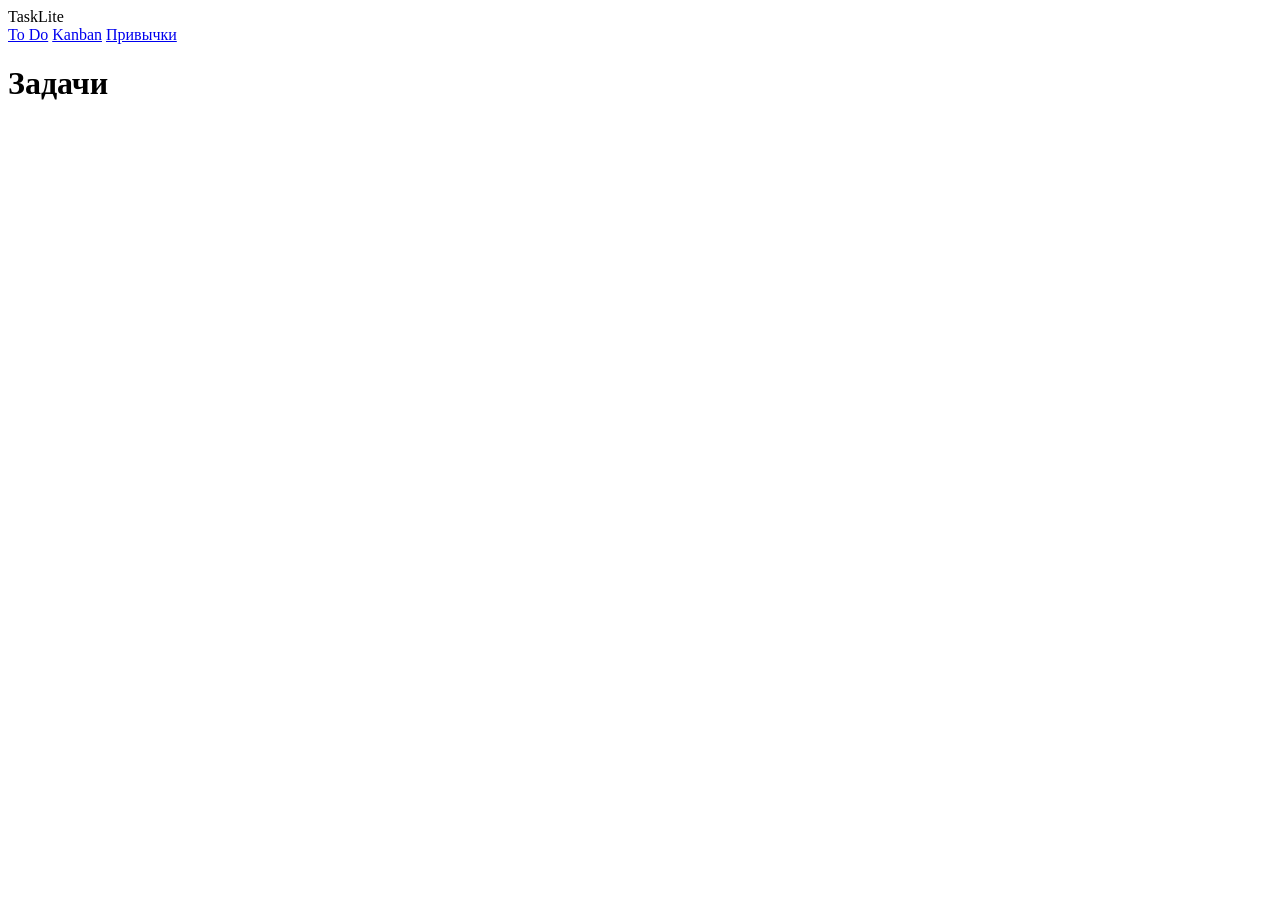
==== index.html @ 798c759e "Add files via upload" ====
<!DOCTYPE html>
<html lang="en">
<head>
    <meta charset="UTF-8">
    <meta name="viewport" content="width=device-width, initial-scale=1.0">
    <title>TaskLite - To DO</title>

    <link rel="stylesheet" href="css/style.css">
</head>
<body class="todo">
    <header class="header">
        <div class="container header_container">
            <div class="header_title">TaskLite</div>
        </div>

       <nav class="tabs">
            <a href="index.html" class="tab active">To Do</a>
            <a href="index.html" class="tab">Kanban</a>
            <a href="index.html" class="tab">Привычки</a>
        </nav>
    </header>

    <main class="container">
       <h1 class="page-title">Задачи</h1>
    </main>
</body>
</html>
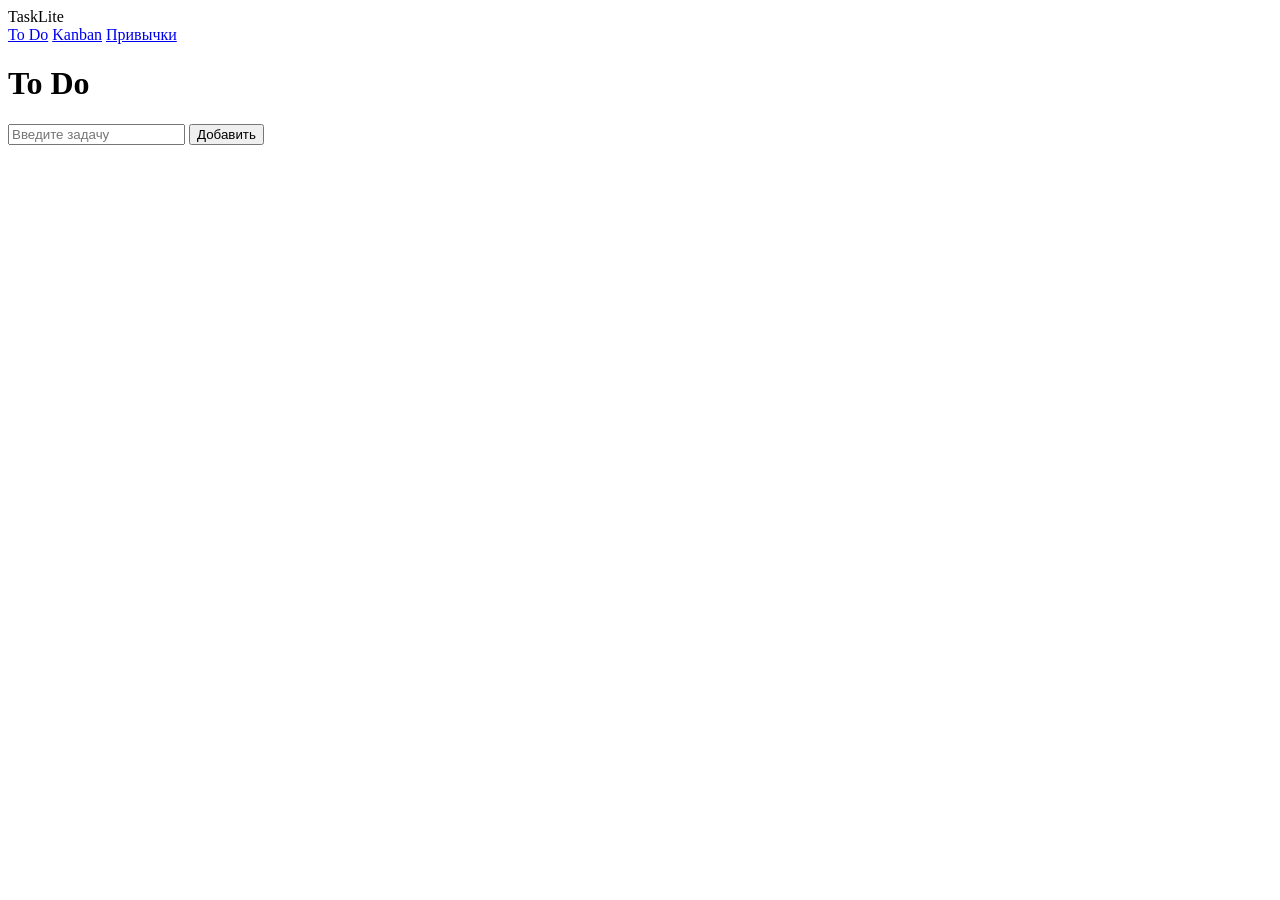
==== commit e15897a9: "feat (todo): добавить форму добавления и задачи" ====
--- a/index.html
+++ b/index.html
@@ -21,7 +21,11 @@
     </header>
 
     <main class="container">
-       <h1 class="page-title">Задачи</h1>
+       <h1 class="page-title">To Do</h1>
+        <div class="form-add">
+            <input class="form-add_input" type="text" placeholder="Введите задачу" />
+            <button class="for-add_button" type="button">Добавить</button>
+        </div>
     </main>
 </body>
 </html>
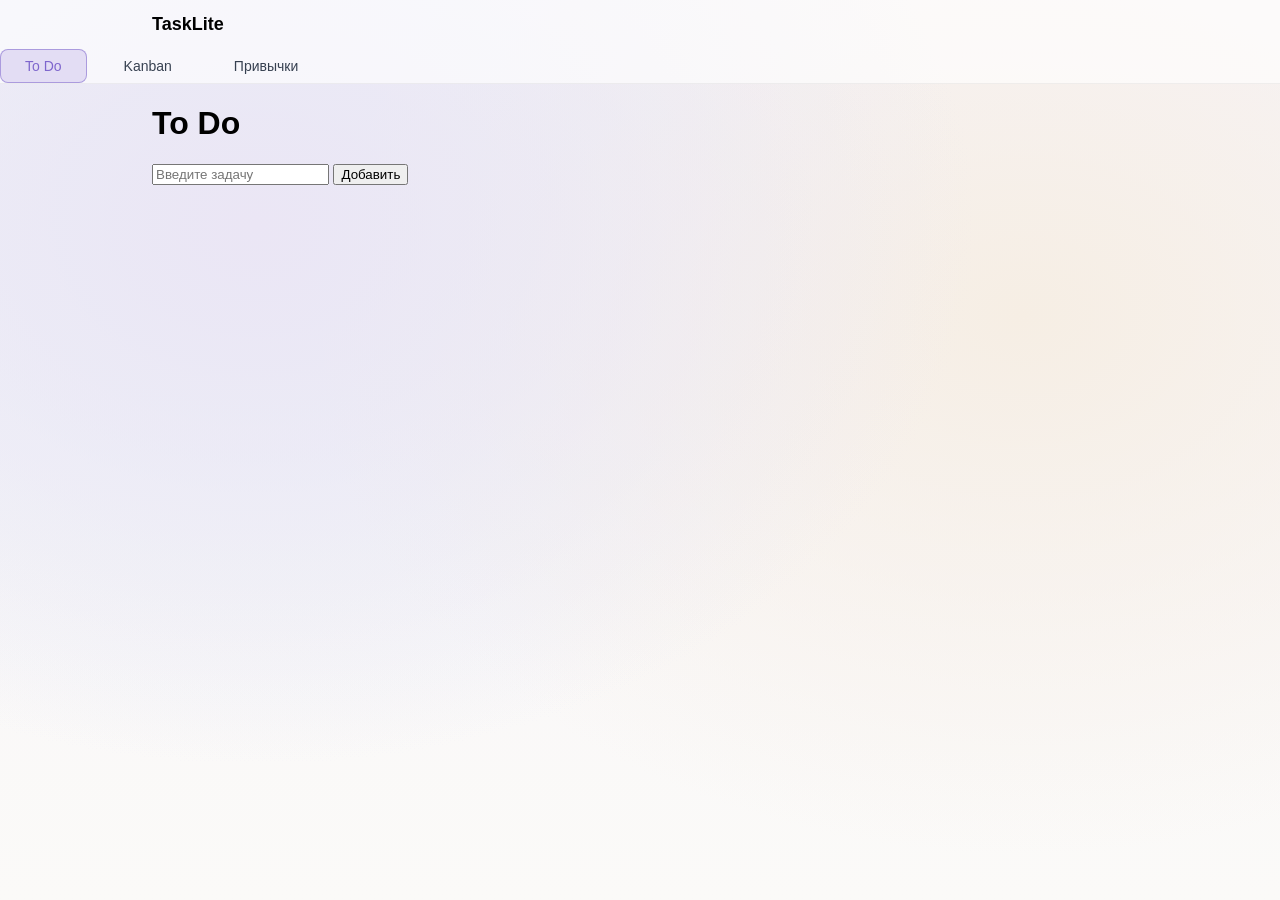
==== commit a5a08c05: "feat (todo): добавить форму добавления и задачи" ====
--- a/index.html
+++ b/index.html
@@ -5,7 +5,7 @@
     <meta name="viewport" content="width=device-width, initial-scale=1.0">
     <title>TaskLite - To DO</title>
 
-    <link rel="stylesheet" href="css/style.css">
+    <link rel="stylesheet" href="style.css">
 </head>
 <body class="todo">
     <header class="header">
@@ -28,4 +28,6 @@
         </div>
     </main>
 </body>
+
+<script src="script.js"></script>
 </html>
--- a/style.css
+++ b/style.css
@@ -0,0 +1,65 @@
+/* ===== БАЗА: контейнеры, типографика ===== */
+*{box-sizing: border-box;}
+html, body{
+    margin: 0;
+    font-family: "Inter", sans-serif;
+    height: 100%;
+}
+
+.container{
+    max-width: 1024px;
+    margin: 0 auto;
+    padding: 0 24px;
+}
+
+/* Шапка */
+.header{
+    position: sticky;
+    top: 0;
+    z-index: 10;
+    border-bottom: 1px solid rgba(0, 0, 0, 0.05);
+    background: rgba(255, 255, 255, 0.65);
+}
+
+.header_container{
+    display: flex;
+    align-items: center;
+    justify-content: space-between;
+    padding-top: 14px;
+    padding-bottom: 14px;
+}
+
+.header_title{
+    font-size: 18px;
+    font-weight: 700;
+}
+.tabs{
+    display: flex;
+    gap: 12px;
+}
+.tab{
+    text-decoration: none;
+    background-color: transparent;
+    border: 1px solid transparent;
+    border-radius: 8px;
+    padding: 8px 24px;
+    font-size: 14px;
+    font-weight: 500;
+    color: #374151;
+    cursor: pointer;
+}
+
+.todo .tab.active{
+    background: #e3ddf4;
+    border: 1px solid rgba(126, 102, 205, 0.55);
+    color: #7e66cd;
+}
+
+.todo{
+    background:
+    radial-gradient(1200px 900px at 20% 25%, #ebe6f5 0%, transparent 60%),
+    radial-gradient(1200px 900px at 80% 35%, #f6eee4 0%, transparent 60%),
+    radial-gradient(1200px 900px at 20% 25%, #e6eef6 0%, transparent 60%),
+    linear-gradient(#f6f3f9, #fbfaf8);
+    background-attachment: fixed;
+}   
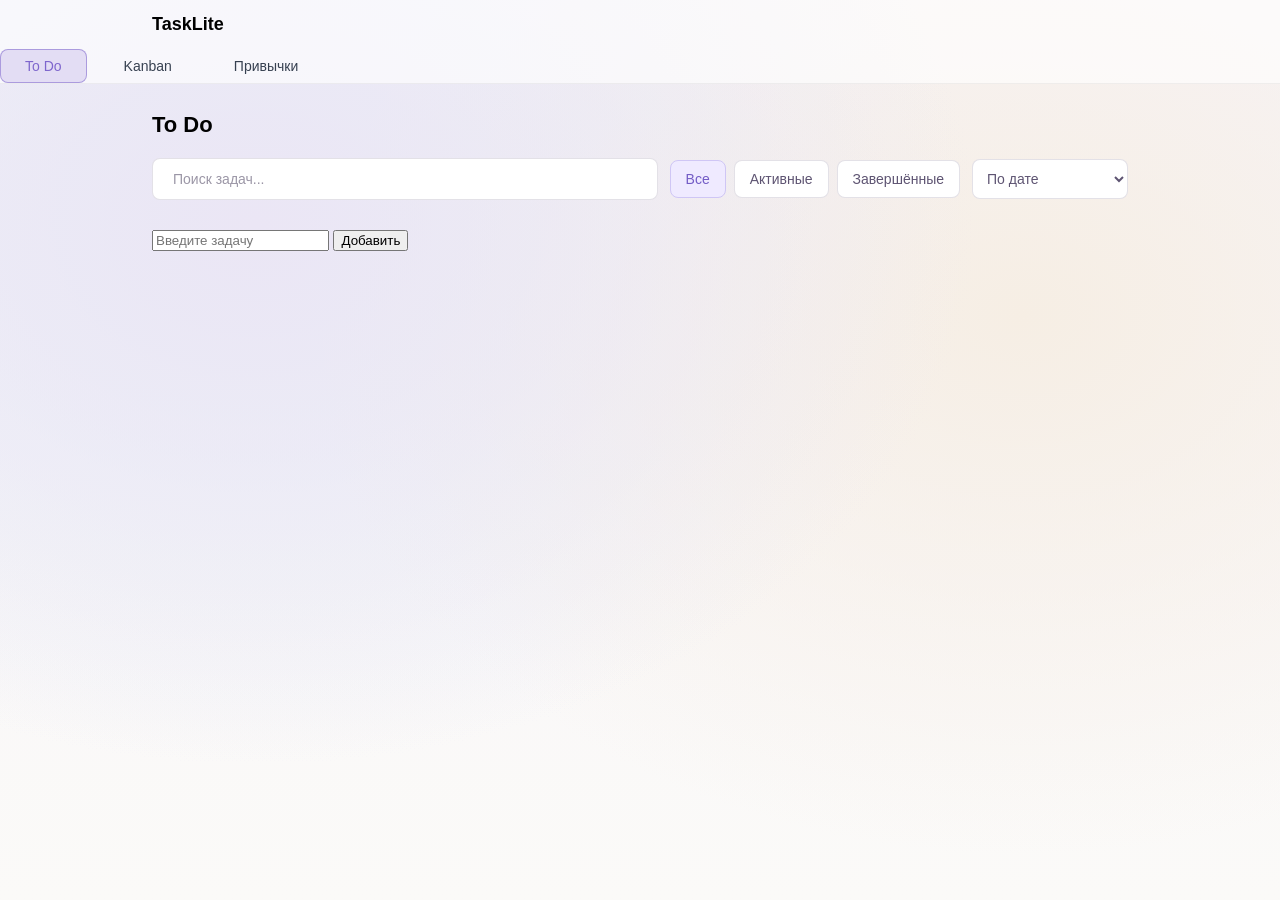
==== commit 08f2c43d: "изменения стилей и домашнене задание" ====
--- a/index.html
+++ b/index.html
@@ -4,7 +4,6 @@
     <meta charset="UTF-8">
     <meta name="viewport" content="width=device-width, initial-scale=1.0">
     <title>TaskLite - To DO</title>
-
     <link rel="stylesheet" href="style.css">
 </head>
 <body class="todo">
@@ -13,7 +12,7 @@
             <div class="header_title">TaskLite</div>
         </div>
 
-       <nav class="tabs">
+        <nav class="tabs">
             <a href="index.html" class="tab active">To Do</a>
             <a href="index.html" class="tab">Kanban</a>
             <a href="index.html" class="tab">Привычки</a>
@@ -21,13 +20,32 @@
     </header>
 
     <main class="container">
-       <h1 class="page-title">To Do</h1>
+        <h1 class="page-title">To Do</h1>
+        
+        <!-- Панель инструментов -->
+        <div class="toolbar">
+            <div class="toolbar_search">
+                <input type="text" class="toolbar_search-input" placeholder="Поиск задач...">
+            </div>
+            <div class="tabs toolbar_tabs">
+                <button class="tabs_item tabs_item--active">Все</button>
+                <button class="tabs_item">Активные</button>
+                <button class="tabs_item">Завершённые</button>
+            </div>
+            <select class="toolbar_sort">
+                <option value="date">По дате</option>
+                <option value="priority">По приоритету</option>
+                <option value="name">По названию</option>
+            </select>
+        </div>
+
         <div class="form-add">
             <input class="form-add_input" type="text" placeholder="Введите задачу" />
             <button class="for-add_button" type="button">Добавить</button>
         </div>
     </main>
+
+    <script src="script.js"></script>
+    <script src="task.js"></script>
 </body>
-
-<script src="script.js"></script>
 </html>
--- a/style.css
+++ b/style.css
@@ -62,4 +62,138 @@
     radial-gradient(1200px 900px at 20% 25%, #e6eef6 0%, transparent 60%),
     linear-gradient(#f6f3f9, #fbfaf8);
     background-attachment: fixed;
-}   +}   
+
+.page_title{
+    font-size: 22px;
+    font-weight: 600;
+    margin: 28px 0 20px;
+}
+.tabs_item{
+    padding: 10px 15px;
+    border: 1px solid rgba(30, 10, 60, 0.12);
+    border-radius: 8px;
+    font-size:  14px;
+    font-weight: 500;
+    background: #fff;
+    color:  #5e5472;
+    cursor: pointer;
+    transition: background .2s, color .2s, border-color .2s;
+}
+
+.tabs_item:hover{
+    background: #f6f4ff;
+    border-color: rgba(30, 10, 60, 0.2);
+    color: #735cc6;
+}
+.tabs_item:active{
+    background: #e9e5f9;
+    border-color: #735cc6;
+    color: #5d47aa;
+}
+.tabs_item--active{
+    background: #efeaff;
+    border-color: #cfc6f5;
+    color: #735cc6;
+}
+.toolbar_sort{
+    padding: 10px 28px 10px 10px;
+    font-size: 14px;
+    border: 1px solid rgba(30, 10, 60, 0.12);
+    border-radius: 8px;
+    background:#fff;
+    font-weight: 500;
+    color: #5e5472;
+}
+
+
+/* ===== ПАНЕЛЬ ИНСТРУМЕНТОВ ===== */
+
+.toolbar {
+    display: flex;
+    align-items: center;
+    justify-content: space-between;
+    gap: 12px;
+    margin-bottom: 15px;
+}
+
+/* Поле поиска */
+.toolbar_search {
+    flex: 1;
+    width: 100%;
+}
+
+.toolbar_search-input {
+    width: 100%;
+    padding: 12px 20px;
+    font-size: 14px;
+    border: 1px solid rgba(30, 10, 60, 0.12);
+    border-radius: 8px;
+    background: #ffffff;
+    color: #1e0a3c;
+    transition: all 0.2s ease;
+}
+
+/* Плейсхолдер */
+.toolbar_search-input::placeholder {
+    color: #9b96a6;
+}
+
+/* Состояние наведения */
+.toolbar_search-input:hover {
+    border-color: rgba(30, 10, 60, 0.2);
+}
+
+/* Состояние фокуса */
+.toolbar_search-input:focus {
+    outline: none;
+    border-color: #7e66cd;
+    box-shadow: 0 0 0 3px rgba(126, 102, 205, 0.28);
+}
+
+/* Вкладки в тулбаре */
+.toolbar_tabs {
+    display: flex;
+    gap: 8px;
+    margin: 0;
+}
+
+/* Исправление для заголовка страницы */
+.page-title {
+    font-size: 22px;
+    font-weight: 600;
+    margin: 28px 0 20px;
+}
+
+/* Исправление для кнопки добавления */
+.form-add {
+    margin-top: 30px;
+}
+
+
+.task{
+    padding: 10px 12px;
+    border: 1px solid rgba(30, 10, 60, 8.12);
+    border-radius: 8px;
+    background:#fff;
+    margin-bottom: 15px;
+    display: flex;
+    align-items: center;
+    justify-content: space-between;
+    gap: 8px;
+}
+.task_title{
+    font-size: 14px;
+    font-weight: 700;
+    margin-bottom: 4px;
+    color: #221c2a;
+}
+.task_meta{
+    font-size: 12px;
+    color: #8a8398;
+}
+.task_actions {
+    display: flex;
+    align-items: center;
+    gap: 8px;
+}
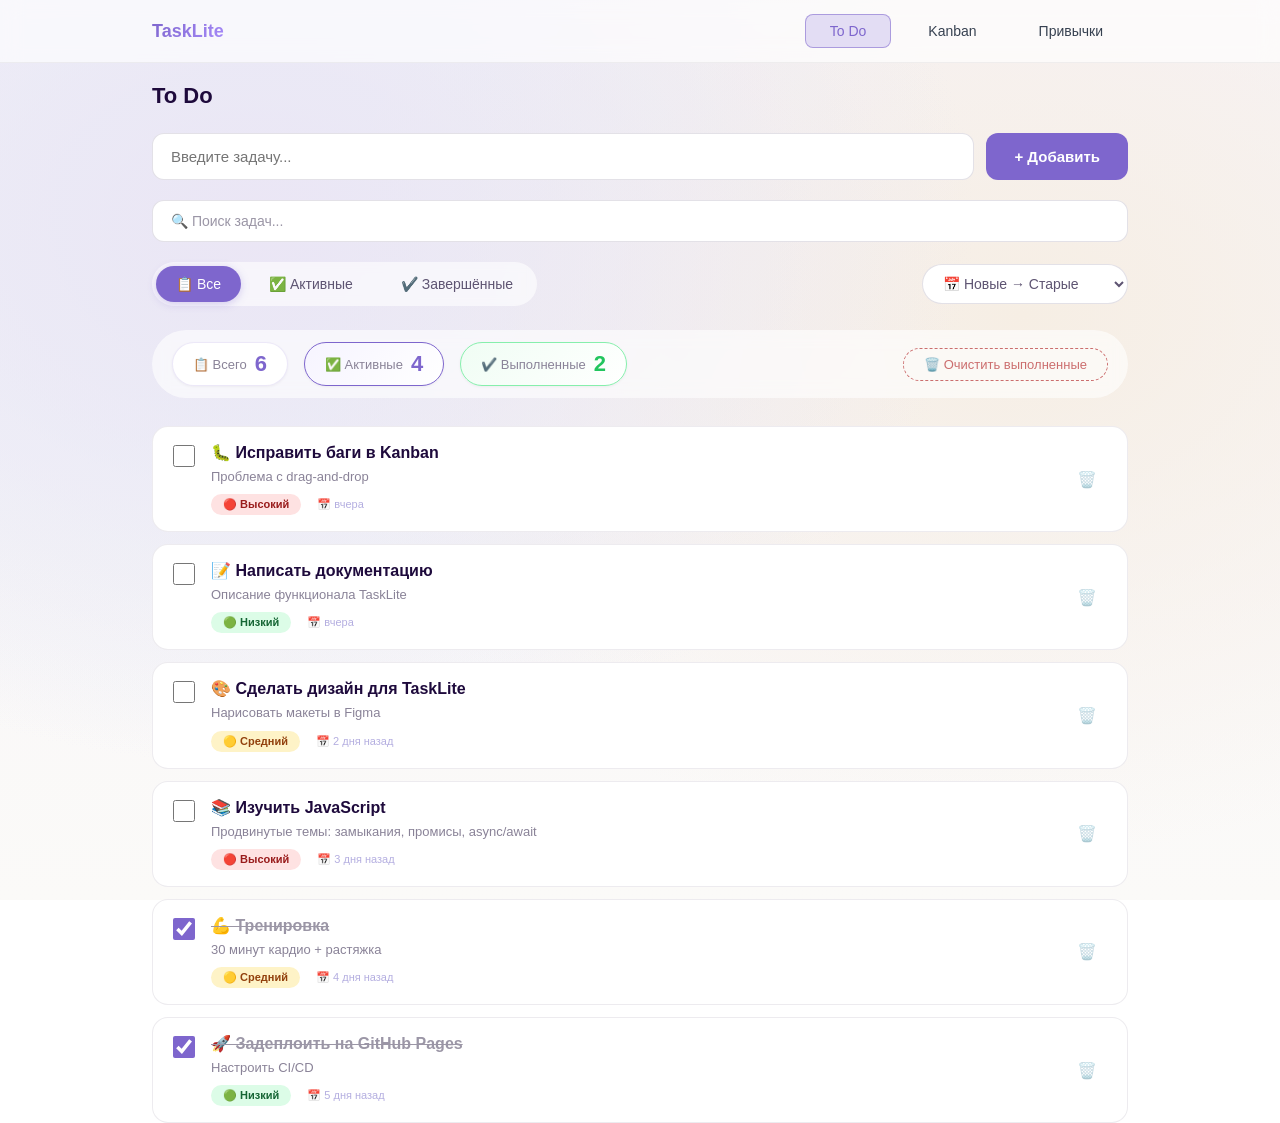
==== commit 5ac253c0: "Полность доделанный проект - Полностью обновлён дизайн To Do страницы - Добавлена статистика задач (" ====
--- a/index.html
+++ b/index.html
@@ -1,51 +1,85 @@
-<!DOCTYPE html>
-<html lang="en">
-<head>
-    <meta charset="UTF-8">
-    <meta name="viewport" content="width=device-width, initial-scale=1.0">
-    <title>TaskLite - To DO</title>
-    <link rel="stylesheet" href="style.css">
-</head>
-<body class="todo">
-    <header class="header">
-        <div class="container header_container">
-            <div class="header_title">TaskLite</div>
-        </div>
-
-        <nav class="tabs">
-            <a href="index.html" class="tab active">To Do</a>
-            <a href="index.html" class="tab">Kanban</a>
-            <a href="index.html" class="tab">Привычки</a>
-        </nav>
-    </header>
-
-    <main class="container">
-        <h1 class="page-title">To Do</h1>
-        
-        <!-- Панель инструментов -->
-        <div class="toolbar">
-            <div class="toolbar_search">
-                <input type="text" class="toolbar_search-input" placeholder="Поиск задач...">
-            </div>
-            <div class="tabs toolbar_tabs">
-                <button class="tabs_item tabs_item--active">Все</button>
-                <button class="tabs_item">Активные</button>
-                <button class="tabs_item">Завершённые</button>
-            </div>
-            <select class="toolbar_sort">
-                <option value="date">По дате</option>
-                <option value="priority">По приоритету</option>
-                <option value="name">По названию</option>
-            </select>
-        </div>
-
-        <div class="form-add">
-            <input class="form-add_input" type="text" placeholder="Введите задачу" />
-            <button class="for-add_button" type="button">Добавить</button>
-        </div>
-    </main>
-
-    <script src="script.js"></script>
-    <script src="task.js"></script>
-</body>
+<!DOCTYPE html>
+<html lang="ru">
+<head>
+    <meta charset="UTF-8">
+    <meta name="viewport" content="width=device-width, initial-scale=1.0">
+    <title>TaskLite - To Do</title>
+    <link rel="stylesheet" href="style.css">
+</head>
+<body class="todo">
+    <header class="header">
+        <div class="container header_container">
+            <div class="header_title">TaskLite</div>
+            <nav class="tabs">
+                <a href="index.html" class="tab active">To Do</a>
+                <a href="kanban.html" class="tab">Kanban</a>
+                <a href="habits.html" class="tab">Привычки</a>
+            </nav>
+        </div>
+    </header>
+
+    <main class="container">
+        <h1 class="page-title">To Do</h1>
+
+        <!-- Добавление задачи -->
+        <div class="add-row">
+            <input type="text" class="add-input" id="quickAddInput" placeholder="Введите задачу...">
+            <button class="add-btn" id="addBtn">+ Добавить</button>
+        </div>
+
+        <!-- Поиск -->
+        <div class="search-row">
+            <div class="search-wrapper">
+                <input type="text" class="search-input" id="searchInput" placeholder="🔍 Поиск задач...">
+            </div>
+        </div>
+
+        <!-- Фильтры и сортировка -->
+        <div class="filter-sort-row">
+            <div class="filter-tabs">
+                <button class="filter-btn active" data-filter="all">📋 Все</button>
+                <button class="filter-btn" data-filter="active">✅ Активные</button>
+                <button class="filter-btn" data-filter="completed">✔️ Завершённые</button>
+            </div>
+            <div class="sort-group">
+                <select class="sort-select" id="sortSelect">
+                    <option value="date">📅 Новые → Старые</option>
+                    <option value="date-asc">📅 Старые → Новые</option>
+                    <option value="priority">⭐ По приоритету</option>
+                    <option value="name-asc">🔤 А→Я</option>
+                    <option value="name-desc">🔤 Я→А</option>
+                </select>
+            </div>
+        </div>
+
+        <!-- Счётчики задач -->
+        <div class="stats-row">
+            <div class="stat-badge">
+                <span class="stat-badge-label">📋 Всего</span>
+                <span class="stat-badge-value" id="totalCount">0</span>
+            </div>
+            <div class="stat-badge active">
+                <span class="stat-badge-label">✅ Активные</span>
+                <span class="stat-badge-value" id="activeCount">0</span>
+            </div>
+            <div class="stat-badge completed">
+                <span class="stat-badge-label">✔️ Выполненные</span>
+                <span class="stat-badge-value" id="completedCount">0</span>
+            </div>
+            <button class="clear-completed-btn" id="clearCompletedBtn">🗑️ Очистить выполненные</button>
+        </div>
+
+        <!-- СТРОКА 5: Список задач -->
+        <div id="tasksContainer" class="tasks-list"></div>
+
+        <!-- Пустое состояние -->
+        <div class="empty-state" id="emptyState" style="display: none;">
+            <div class="empty-icon">📋</div>
+            <div class="empty-text">Нет задач</div>
+            <div class="empty-hint">Добавьте первую задачу через форму выше</div>
+        </div>
+    </main>
+
+    <script src="script.js"></script>
+</body>
 </html>
--- a/style.css
+++ b/style.css
@@ -1,27 +1,40 @@
-/* ===== БАЗА: контейнеры, типографика ===== */
-*{box-sizing: border-box;}
-html, body{
+/* ================================================
+   TASKLITE HABITS - ПОЛНЫЙ CSS ФАЙЛ
+   Версия: 2.0
+   Описание: Стили для To Do листа и Kanban доски
+   ================================================ */
+
+/* ===== 1. БАЗОВЫЕ СБРОСЫ И НАСТРОЙКИ ===== */
+* {
     margin: 0;
-    font-family: "Inter", sans-serif;
+    padding: 0;
+    box-sizing: border-box;
+}
+
+html, body {
+    margin: 0;
+    font-family: "Inter", -apple-system, BlinkMacSystemFont, 'Segoe UI', sans-serif;
     height: 100%;
 }
 
-.container{
+/* ===== 2. ОСНОВНЫЕ КОНТЕЙНЕРЫ ===== */
+.container {
     max-width: 1024px;
     margin: 0 auto;
     padding: 0 24px;
 }
 
-/* Шапка */
-.header{
+/* ===== 3. ШАПКА (HEADER) ===== */
+.header {
     position: sticky;
     top: 0;
     z-index: 10;
     border-bottom: 1px solid rgba(0, 0, 0, 0.05);
     background: rgba(255, 255, 255, 0.65);
-}
-
-.header_container{
+    backdrop-filter: blur(10px);
+}
+
+.header_container {
     display: flex;
     align-items: center;
     justify-content: space-between;
@@ -29,15 +42,22 @@
     padding-bottom: 14px;
 }
 
-.header_title{
+.header_title {
     font-size: 18px;
     font-weight: 700;
-}
-.tabs{
+    background: linear-gradient(135deg, #7e66cd 0%, #a78bfa 100%);
+    -webkit-background-clip: text;
+    background-clip: text;
+    color: transparent;
+}
+
+/* ===== 4. НАВИГАЦИОННЫЕ ВКЛАДКИ (TABS) ===== */
+.tabs {
     display: flex;
     gap: 12px;
 }
-.tab{
+
+.tab {
     text-decoration: none;
     background-color: transparent;
     border: 1px solid transparent;
@@ -47,68 +67,981 @@
     font-weight: 500;
     color: #374151;
     cursor: pointer;
-}
-
-.todo .tab.active{
+    transition: all 0.2s;
+}
+
+.tab:hover {
+    background: rgba(126, 102, 205, 0.1);
+    border-color: rgba(126, 102, 205, 0.3);
+}
+
+.tab.active {
     background: #e3ddf4;
     border: 1px solid rgba(126, 102, 205, 0.55);
     color: #7e66cd;
 }
 
-.todo{
+/* ===== 5. ФОН СТРАНИЦ (ГРАДИЕНТЫ) ===== */
+/* Фон для главной страницы To Do */
+.todo {
     background:
-    radial-gradient(1200px 900px at 20% 25%, #ebe6f5 0%, transparent 60%),
-    radial-gradient(1200px 900px at 80% 35%, #f6eee4 0%, transparent 60%),
-    radial-gradient(1200px 900px at 20% 25%, #e6eef6 0%, transparent 60%),
-    linear-gradient(#f6f3f9, #fbfaf8);
+        radial-gradient(1200px 900px at 20% 25%, #ebe6f5 0%, transparent 60%),
+        radial-gradient(1200px 900px at 80% 35%, #f6eee4 0%, transparent 60%),
+        radial-gradient(1200px 900px at 20% 25%, #e6eef6 0%, transparent 60%),
+        linear-gradient(#f6f3f9, #fbfaf8);
     background-attachment: fixed;
-}   
-
-.page_title{
+    min-height: 100vh;
+}
+
+/* Фон для страницы Kanban */
+.kanban {
+    background:
+        radial-gradient(1200px 900px at 20% 25%, #d9ecff 0%, transparent 60%),
+        radial-gradient(1200px 900px at 80% 35%, #eaf4ff 0%, transparent 60%),
+        radial-gradient(1200px 900px at 20% 25%, #eaf4ff 0%, transparent 60%),
+        linear-gradient(180deg, #d9ecff 0%, #eef6ff 40%, #f7fbff 100%);
+    background-attachment: fixed;
+    min-height: 100vh;
+}
+
+.page-title {
     font-size: 22px;
     font-weight: 600;
-    margin: 28px 0 20px;
-}
-.tabs_item{
-    padding: 10px 15px;
+    margin: 20px 0 24px 0;
+    color: #1e0a3c;
+}
+
+/* ================================================
+   6. СТРОКА 1: ДОБАВЛЕНИЕ ЗАДАЧИ (Add Task)
+   ================================================ */
+.add-row {
+    display: flex;
+    gap: 12px;
+    margin-bottom: 20px;
+}
+
+.add-input {
+    flex: 1;
+    padding: 14px 18px;
+    font-size: 15px;
     border: 1px solid rgba(30, 10, 60, 0.12);
-    border-radius: 8px;
-    font-size:  14px;
-    font-weight: 500;
-    background: #fff;
-    color:  #5e5472;
+    border-radius: 12px;
+    background: #ffffff;
+    transition: all 0.2s;
+}
+
+.add-input:focus {
+    outline: none;
+    border-color: #7e66cd;
+    box-shadow: 0 0 0 3px rgba(126, 102, 205, 0.1);
+}
+
+.add-input.input--error {
+    border-color: #cb6e6e;
+    box-shadow: 0 0 0 3px rgba(203, 110, 110, 0.1);
+    animation: shake 0.3s ease;
+}
+
+.add-btn {
+    padding: 14px 28px;
+    background: #7e66cd;
+    border: none;
+    border-radius: 12px;
+    color: white;
+    font-weight: 600;
+    font-size: 15px;
     cursor: pointer;
-    transition: background .2s, color .2s, border-color .2s;
-}
-
-.tabs_item:hover{
-    background: #f6f4ff;
-    border-color: rgba(30, 10, 60, 0.2);
-    color: #735cc6;
-}
-.tabs_item:active{
-    background: #e9e5f9;
-    border-color: #735cc6;
-    color: #5d47aa;
-}
-.tabs_item--active{
-    background: #efeaff;
-    border-color: #cfc6f5;
-    color: #735cc6;
-}
-.toolbar_sort{
-    padding: 10px 28px 10px 10px;
+    transition: all 0.2s;
+    white-space: nowrap;
+}
+
+.add-btn:hover {
+    background: #6a52b8;
+    transform: translateY(-1px);
+    box-shadow: 0 4px 12px rgba(126, 102, 205, 0.3);
+}
+
+.add-btn:active {
+    transform: translateY(0);
+}
+
+/* ================================================
+   7. СТРОКА 2: ПОИСК ЗАДАЧ (Search)
+   ================================================ */
+.search-row {
+    margin-bottom: 20px;
+}
+
+.search-wrapper {
+    width: 100%;
+}
+
+.search-input {
+    width: 100%;
+    padding: 12px 18px;
     font-size: 14px;
     border: 1px solid rgba(30, 10, 60, 0.12);
+    border-radius: 12px;
+    background: #ffffff;
+    transition: all 0.2s;
+}
+
+.search-input:focus {
+    outline: none;
+    border-color: #7e66cd;
+    box-shadow: 0 0 0 3px rgba(126, 102, 205, 0.1);
+}
+
+.search-input::placeholder {
+    color: #9b96a6;
+}
+
+/* ================================================
+   8. СТРОКА 3: ФИЛЬТРЫ И СОРТИРОВКА (Filters & Sort)
+   ================================================ */
+.filter-sort-row {
+    display: flex;
+    justify-content: space-between;
+    align-items: center;
+    gap: 16px;
+    margin-bottom: 24px;
+    flex-wrap: wrap;
+}
+
+/* Кнопки фильтрации */
+.filter-tabs {
+    display: flex;
+    gap: 8px;
+    background: rgba(255, 255, 255, 0.6);
+    padding: 4px;
+    border-radius: 40px;
+    backdrop-filter: blur(4px);
+}
+
+.filter-btn {
+    padding: 10px 20px;
+    border: none;
+    border-radius: 32px;
+    background: transparent;
+    color: #5e5472;
+    font-size: 14px;
+    font-weight: 500;
+    cursor: pointer;
+    transition: all 0.2s;
+}
+
+.filter-btn:hover {
+    background: rgba(126, 102, 205, 0.1);
+    color: #735cc6;
+}
+
+.filter-btn.active {
+    background: #7e66cd;
+    color: white;
+    box-shadow: 0 2px 8px rgba(126, 102, 205, 0.3);
+}
+
+/* Выпадающий список сортировки */
+.sort-group {
+    display: flex;
+    align-items: center;
+    gap: 8px;
+}
+
+.sort-select {
+    padding: 10px 32px 10px 16px;
+    font-size: 14px;
+    border: 1px solid rgba(30, 10, 60, 0.12);
+    border-radius: 32px;
+    background: #ffffff;
+    color: #5e5472;
+    cursor: pointer;
+    transition: all 0.2s;
+    font-weight: 500;
+}
+
+.sort-select:hover {
+    border-color: #7e66cd;
+}
+
+.sort-select:focus {
+    outline: none;
+    border-color: #7e66cd;
+    box-shadow: 0 0 0 2px rgba(126, 102, 205, 0.1);
+}
+
+/* ================================================
+   9. СТРОКА 4: СЧЁТЧИКИ ЗАДАЧ (Statistics)
+   ================================================ */
+.stats-row {
+    display: flex;
+    gap: 16px;
+    align-items: center;
+    margin-bottom: 28px;
+    padding: 12px 20px;
+    background: rgba(255, 255, 255, 0.6);
+    backdrop-filter: blur(8px);
+    border-radius: 60px;
+    flex-wrap: wrap;
+}
+
+.stat-badge {
+    display: flex;
+    align-items: center;
+    gap: 8px;
+    padding: 8px 20px;
+    background: white;
+    border-radius: 40px;
+    box-shadow: 0 1px 3px rgba(0, 0, 0, 0.05);
+    border: 1px solid rgba(126, 102, 205, 0.15);
+    transition: all 0.2s;
+}
+
+.stat-badge:hover {
+    transform: translateY(-1px);
+    box-shadow: 0 4px 12px rgba(126, 102, 205, 0.15);
+}
+
+.stat-badge.active {
+    background: linear-gradient(135deg, #f6f4ff 0%, #fff 100%);
+    border-color: #7e66cd;
+}
+
+.stat-badge.completed {
+    background: linear-gradient(135deg, #f0fdf4 0%, #fff 100%);
+    border-color: #86efac;
+}
+
+.stat-badge-label {
+    font-size: 13px;
+    color: #8a8398;
+    font-weight: 500;
+}
+
+.stat-badge-value {
+    font-size: 22px;
+    font-weight: 700;
+    color: #7e66cd;
+}
+
+.stat-badge.completed .stat-badge-value {
+    color: #22c55e;
+}
+
+/* Кнопка очистки выполненных задач */
+.clear-completed-btn {
+    margin-left: auto;
+    padding: 8px 20px;
+    background: transparent;
+    border: 1px dashed #cb6e6e;
+    border-radius: 40px;
+    color: #cb6e6e;
+    font-size: 13px;
+    font-weight: 500;
+    cursor: pointer;
+    transition: all 0.2s;
+}
+
+.clear-completed-btn:hover {
+    background: #fee2e2;
+    border-color: #cb6e6e;
+    transform: scale(1.02);
+}
+
+.clear-completed-btn:active {
+    transform: scale(0.98);
+}
+
+/* ================================================
+   10. КАРТОЧКИ ЗАДАЧ (Task Cards) - To Do стиль
+   ================================================ */
+.tasks-list {
+    margin: 20px 0;
+}
+
+.task-item {
+    background: #ffffff;
+    border: 1px solid rgba(30, 10, 60, 0.08);
+    border-radius: 16px;
+    padding: 16px 20px;
+    margin-bottom: 12px;
+    display: flex;
+    align-items: center;
+    justify-content: space-between;
+    transition: all 0.2s;
+    animation: fadeIn 0.2s ease;
+}
+
+.task-item:hover {
+    box-shadow: 0 4px 16px rgba(0, 0, 0, 0.06);
+    transform: translateY(-1px);
+    border-color: rgba(126, 102, 205, 0.2);
+}
+
+/* Левая часть карточки (чекбокс + информация) */
+.task-content {
+    flex: 1;
+    display: flex;
+    align-items: flex-start;
+    gap: 16px;
+}
+
+/* Чекбокс */
+.task-checkbox {
+    margin-top: 2px;
+}
+
+.task-checkbox input {
+    width: 22px;
+    height: 22px;
+    cursor: pointer;
+    accent-color: #7e66cd;
+    transition: transform 0.1s;
+}
+
+.task-checkbox input:active {
+    transform: scale(0.95);
+}
+
+/* Информационная часть */
+.task-info {
+    flex: 1;
+}
+
+.task-title {
+    font-size: 16px;
+    font-weight: 600;
+    color: #1e0a3c;
+    margin-bottom: 6px;
+}
+
+.task-title.completed {
+    text-decoration: line-through;
+    color: #9b96a6;
+}
+
+.task-desc {
+    font-size: 13px;
+    color: #8a8398;
+    margin-bottom: 8px;
+    line-height: 1.4;
+}
+
+/* Мета-информация (приоритет, дата) */
+.task-meta {
+    display: flex;
+    gap: 16px;
+    align-items: center;
+    font-size: 11px;
+    flex-wrap: wrap;
+}
+
+.task-date {
+    color: #b4aee0;
+    font-size: 11px;
+}
+
+/* Бейджи приоритетов */
+.priority-badge {
+    display: inline-block;
+    padding: 4px 12px;
+    border-radius: 20px;
+    font-size: 11px;
+    font-weight: 600;
+}
+
+.priority-low {
+    background-color: #DCFCE7;
+    color: #156534;
+}
+
+.priority-medium {
+    background-color: #FEF3C7;
+    color: #92400D;
+}
+
+.priority-high {
+    background-color: #FEE2E2;
+    color: #991B1B;
+}
+
+/* Кнопки действий */
+.task-actions {
+    display: flex;
+    gap: 8px;
+}
+
+.delete-btn {
+    background: transparent;
+    border: none;
+    cursor: pointer;
+    padding: 8px 10px;
+    border-radius: 10px;
+    font-size: 16px;
+    opacity: 0.5;
+    transition: all 0.2s;
+}
+
+.delete-btn:hover {
+    background: #fee2e2;
+    opacity: 1;
+    transform: scale(1.05);
+}
+
+.delete-btn:active {
+    transform: scale(0.95);
+}
+
+/* ================================================
+   11. ПУСТОЕ СОСТОЯНИЕ (Empty State)
+   ================================================ */
+.empty-state {
+    text-align: center;
+    padding: 60px 20px;
+    background: rgba(255, 255, 255, 0.5);
+    border-radius: 24px;
+    margin-top: 20px;
+}
+
+.empty-icon {
+    font-size: 64px;
+    margin-bottom: 16px;
+    opacity: 0.5;
+}
+
+.empty-text {
+    font-size: 18px;
+    font-weight: 500;
+    color: #8a8398;
+    margin-bottom: 8px;
+}
+
+.empty-hint {
+    font-size: 14px;
+    color: #b4aee0;
+}
+
+/* ================================================
+   12. ДОСКА KANBAN (Drag & Drop)
+   ================================================ */
+
+/* Основной контейнер доски */
+.board {
+    display: flex;
+    gap: 28px;
+    justify-content: center;
+    align-items: flex-start;
+    max-width: 1200px;
+    margin: 0 auto;
+    padding: 20px 0;
+}
+
+/* Колонки */
+.column {
+    background: rgba(255, 255, 255, 0.7);
+    backdrop-filter: blur(8px);
+    border: 1px solid rgba(0, 0, 0, 0.06);
+    border-radius: 16px;
+    width: 320px;
+    display: flex;
+    flex-direction: column;
+    box-shadow: 0 8px 24px rgba(0, 0, 0, 0.04);
+    transition: all 0.2s;
+}
+
+/* Подсветка колонки при перетаскивании */
+.column.drag-over {
+    background: rgba(126, 102, 205, 0.1);
+    border-color: #7e66cd;
+    box-shadow: 0 8px 24px rgba(126, 102, 205, 0.15);
+}
+
+.column.drag-over .column_header h2 {
+    color: #7e66cd;
+}
+
+/* Заголовок колонки */
+.column_header {
+    display: flex;
+    justify-content: space-between;
+    align-items: center;
+    padding: 14px 16px 12px;
+    border-bottom: 1px solid rgba(0, 0, 0, 0.08);
+}
+
+.column_header h2 {
+    font-size: 15px;
+    font-weight: 600;
+    margin: 0;
+    padding-left: 10px;
+}
+
+/* Цветные полоски для разных колонок */
+.column[data-status="todo"] .column_header h2 {
+    border-left: 4px solid #3b82f6;
+}
+
+.column[data-status="in-progress"] .column_header h2 {
+    border-left: 4px solid #eab308;
+}
+
+.column[data-status="done"] .column_header h2 {
+    border-left: 4px solid #a78bfa;
+}
+
+/* Счётчик задач в колонке */
+.column_count {
+    font-size: 13px;
+    font-weight: 600;
+    color: #64748b;
+    background: rgba(0, 0, 0, 0.05);
+    padding: 2px 10px;
+    border-radius: 20px;
+}
+
+/* Список задач в колонке */
+.task-list {
+    flex: 1;
+    padding: 12px;
+    min-height: 300px;
+    max-height: 500px;
+    overflow-y: auto;
+}
+
+/* Кастомный скроллбар для списка задач */
+.task-list::-webkit-scrollbar {
+    width: 4px;
+}
+
+.task-list::-webkit-scrollbar-track {
+    background: rgba(0, 0, 0, 0.05);
+    border-radius: 10px;
+}
+
+.task-list::-webkit-scrollbar-thumb {
+    background: rgba(126, 102, 205, 0.3);
+    border-radius: 10px;
+}
+
+.task-list::-webkit-scrollbar-thumb:hover {
+    background: rgba(126, 102, 205, 0.5);
+}
+
+/* ===== КАРТОЧКИ ЗАДАЧ В KANBAN ===== */
+.task.kanban {
+    background: #ffffff;
+    border: 1px solid rgba(0, 0, 0, 0.06);
     border-radius: 8px;
-    background:#fff;
+    padding: 8px 10px;
+    margin-bottom: 6px;
+    box-shadow: 0 1px 2px rgba(0, 0, 0, 0.04);
+    transition: all 0.2s;
+    cursor: grab;
+    user-select: none;
+    max-width: 100%;
+    /* Убираем фиксированную высоту */
+    height: auto;
+    /* Минимальная высота только по содержимому */
+    min-height: 0;
+}
+
+/* Заголовок задачи */
+.task.kanban .task__title {
+    font-size: 13px;
+    font-weight: 600;
+    color: #1e0a3c;
+    margin: 0 0 4px 0;
+    line-height: 1.3;
+    /* Убираем обрезку текста */
+    white-space: normal;
+    word-wrap: break-word;
+}
+
+/* Описание задачи */
+.task.kanban .task__desc {
+    font-size: 11px;
+    color: #8a8398;
+    margin: 0 0 5px 0;
+    line-height: 1.3;
+    /* Убираем обрезку текста */
+    white-space: normal;
+    word-wrap: break-word;
+}
+
+/* Футер карточки */
+.task.kanban .task__footer {
+    display: flex;
+    justify-content: space-between;
+    align-items: center;
+    gap: 6px;
+    margin-top: 0;
+}
+
+/* Бейдж приоритета */
+.task.kanban .task__label {
+    display: inline-block;
+    padding: 2px 8px;
+    border-radius: 16px;
+    font-size: 10px;
+    font-weight: 600;
+    white-space: nowrap;
+}
+
+.task.kanban .task__label.high {
+    background-color: #FEE2E2;
+    color: #991B1B;
+}
+
+.task.kanban .task__label.medium {
+    background-color: #FEF3C7;
+    color: #92400D;
+}
+
+.task.kanban .task__label.low {
+    background-color: #DCFCE7;
+    color: #156534;
+}
+
+/* ===== СПИСОК ЗАДАЧ (КОНТЕЙНЕР) ===== */
+.task-list {
+    flex: 1;
+    padding: 6px;
+    min-height: 150px;
+    max-height: 500px;
+    overflow-y: auto;
+    /* Компактное отображение */
+    display: flex;
+    flex-direction: column;
+    gap: 6px;
+}
+
+/* Убираем лишние отступы у последней карточки */
+.task-list .task.kanban:last-child {
+    margin-bottom: 0;
+}
+
+/* Дата задачи */
+.task.kanban .task__date {
+    font-size: 10px;
+    color: #b4aee0;
+    white-space: nowrap;
+}
+
+/* Эффект при наведении */
+.task.kanban:hover {
+    transform: translateY(-1px);
+    box-shadow: 0 2px 6px rgba(126, 102, 205, 0.1);
+    border-color: rgba(126, 102, 205, 0.2);
+}
+
+/* Эффект при перетаскивании */
+.task.kanban.dragging {
+    opacity: 0.5;
+    cursor: grabbing;
+}
+
+
+/* ===== КОЛОНКИ ===== */
+.column {
+    background: rgba(255, 255, 255, 0.7);
+    backdrop-filter: blur(8px);
+    border: 1px solid rgba(0, 0, 0, 0.06);
+    border-radius: 14px;
+    width: 280px;
+    display: flex;
+    flex-direction: column;
+    box-shadow: 0 4px 12px rgba(0, 0, 0, 0.04);
+}
+
+.column_header {
+    display: flex;
+    justify-content: space-between;
+    align-items: center;
+    padding: 10px 12px 8px;
+    border-bottom: 1px solid rgba(0, 0, 0, 0.05);
+}
+
+.column_header h2 {
+    font-size: 13px;
+    font-weight: 600;
+    margin: 0;
+    padding-left: 8px;
+}
+
+.column[data-status="todo"] .column_header h2 {
+    border-left: 3px solid #3b82f6;
+}
+
+.column[data-status="in-progress"] .column_header h2 {
+    border-left: 3px solid #eab308;
+}
+
+.column[data-status="done"] .column_header h2 {
+    border-left: 3px solid #a78bfa;
+}
+
+.column_count {
+    font-size: 11px;
+    font-weight: 600;
+    color: #64748b;
+    background: rgba(0, 0, 0, 0.05);
+    padding: 2px 7px;
+    border-radius: 20px;
+}
+
+.task-list {
+    flex: 1;
+    padding: 8px;
+    min-height: 200px;
+    max-height: 450px;
+    overflow-y: auto;
+}
+
+.add-task {
+    margin: 8px;
+    padding: 6px;
+    background: transparent;
+    border: 1px dashed #a28bdc;
+    border-radius: 30px;
+    color: #735cc6;
+    cursor: pointer;
+    font-size: 11px;
     font-weight: 500;
-    color: #5e5472;
-}
-
-
-/* ===== ПАНЕЛЬ ИНСТРУМЕНТОВ ===== */
-
+    transition: all 0.2s;
+}
+
+.add-task:hover {
+    background: #f6f4ff;
+    border: 1px solid #735cc6;
+}
+
+/* Скроллбар */
+.task-list::-webkit-scrollbar {
+    width: 4px;
+}
+
+.task-list::-webkit-scrollbar-track {
+    background: rgba(0, 0, 0, 0.05);
+    border-radius: 10px;
+}
+
+.task-list::-webkit-scrollbar-thumb {
+    background: rgba(126, 102, 205, 0.3);
+    border-radius: 10px;
+}
+
+/* ===== ЗАГОЛОВОК ДЛЯ KANBAN ===== */
+.kanban-title {
+    font-size: 26px;
+    font-weight: 700;
+    color: #1e0a3c;
+    margin-bottom: 28px;
+    letter-spacing: -0.3px;
+}
+
+/* ===== ПОДСКАЗКА DRAG & DROP ===== */
+.kanban-hint {
+    text-align: center;
+    margin-top: 32px;
+    padding: 12px 20px;
+    background: rgba(255, 255, 255, 0.5);
+    border-radius: 40px;
+    font-size: 13px;
+    color: #8a8398;
+    backdrop-filter: blur(4px);
+}
+
+/* ================================================
+   13. АНИМАЦИИ (Animations)
+   ================================================ */
+/* Появление элементов */
+@keyframes fadeIn {
+    from {
+        opacity: 0;
+        transform: translateY(10px);
+    }
+    to {
+        opacity: 1;
+        transform: translateY(0);
+    }
+}
+
+/* Встряхивание при ошибке */
+@keyframes shake {
+    0%, 100% { transform: translateX(0); }
+    25% { transform: translateX(-5px); }
+    75% { transform: translateX(5px); }
+}
+
+/* Плавное появление для карточек Kanban */
+@keyframes cardAppear {
+    from {
+        opacity: 0;
+        transform: translateY(10px);
+    }
+    to {
+        opacity: 1;
+        transform: translateY(0);
+    }
+}
+
+.task.kanban {
+    animation: cardAppear 0.2s ease;
+}
+
+/* ================================================
+   14. АДАПТИВНЫЙ ДИЗАЙН (Responsive)
+   ================================================ */
+/* Планшеты (до 1024px) */
+@media (max-width: 1024px) {
+    .board {
+        gap: 16px;
+        padding: 16px;
+        overflow-x: auto;
+        justify-content: flex-start;
+    }
+
+    .column {
+        min-width: 10px;
+        flex-shrink: 0;
+    }
+}
+
+/* Планшеты и телефоны (до 768px) */
+@media (max-width: 768px) {
+    /* To Do адаптив */
+    .filter-sort-row {
+        flex-direction: column;
+        align-items: stretch;
+    }
+
+    .filter-tabs {
+        justify-content: stretch;
+    }
+
+    .filter-btn {
+        flex: 1;
+        text-align: center;
+    }
+
+    .stats-row {
+        flex-direction: column;
+        align-items: stretch;
+    }
+
+    .clear-completed-btn {
+        margin-left: 0;
+        text-align: center;
+    }
+
+    .task-content {
+        flex-wrap: wrap;
+    }
+
+    .add-row {
+        flex-direction: column;
+    }
+
+    .add-btn {
+        width: 100%;
+    }
+
+    /* Kanban адаптив */
+    .board {
+        flex-direction: row;
+        overflow-x: auto;
+        padding-bottom: 16px;
+    }
+
+    .kanban-hint {
+        font-size: 11px;
+    }
+
+    .kanban-title {
+        font-size: 24px;
+    }
+
+    .column {
+        min-width: 260px;
+    }
+}
+
+/* Маленькие телефоны (до 480px) */
+@media (max-width: 480px) {
+    .stat-badge {
+        justify-content: center;
+    }
+
+    .task-meta {
+        flex-direction: column;
+        align-items: flex-start;
+        gap: 6px;
+    }
+
+    .container {
+        padding: 0 16px;
+    }
+
+    .tabs {
+        gap: 4px;
+    }
+
+    .tab {
+        padding: 6px 16px;
+        font-size: 12px;
+    }
+}
+
+/* ================================================
+   15. СКРОЛЛБАР (Custom Scrollbar)
+   ================================================ */
+::-webkit-scrollbar {
+    width: 8px;
+    height: 8px;
+}
+
+::-webkit-scrollbar-track {
+    background: rgba(0, 0, 0, 0.05);
+    border-radius: 10px;
+}
+
+::-webkit-scrollbar-thumb {
+    background: rgba(126, 102, 205, 0.3);
+    border-radius: 10px;
+}
+
+::-webkit-scrollbar-thumb:hover {
+    background: rgba(126, 102, 205, 0.5);
+}
+
+/* ================================================
+   16. ДОПОЛНИТЕЛЬНЫЕ ЭЛЕМЕНТЫ (Extra)
+   ================================================ */
+/* Кнопка очистки в старом стиле (совместимость) */
+.button--clear {
+    padding: 6px 12px;
+    font-size: 13px;
+    background: transparent;
+    border: 1px dashed #a28bdc;
+    border-radius: 8px;
+    color: #735cc6;
+    cursor: pointer;
+    transition: all 0.2s;
+}
+
+.button--clear:hover {
+    background: #f6f4ff;
+    border: 1px solid #735cc6;
+}
+
+.button--clear:disabled {
+    color: #8e8b99;
+    border-color: #c8c5cf;
+    background: #f1f1f3;
+    cursor: not-allowed;
+}
+
+/* Контейнер для тулбара */
 .toolbar {
     display: flex;
     align-items: center;
@@ -117,83 +1050,33 @@
     margin-bottom: 15px;
 }
 
-/* Поле поиска */
-.toolbar_search {
-    flex: 1;
-    width: 100%;
-}
-
-.toolbar_search-input {
-    width: 100%;
-    padding: 12px 20px;
-    font-size: 14px;
+/* Элементы вкладок (общие стили) */
+.tabs_item {
+    padding: 10px 15px;
     border: 1px solid rgba(30, 10, 60, 0.12);
     border-radius: 8px;
-    background: #ffffff;
-    color: #1e0a3c;
-    transition: all 0.2s ease;
-}
-
-/* Плейсхолдер */
-.toolbar_search-input::placeholder {
-    color: #9b96a6;
-}
-
-/* Состояние наведения */
-.toolbar_search-input:hover {
+    font-size: 14px;
+    font-weight: 500;
+    background: #fff;
+    color: #5e5472;
+    cursor: pointer;
+    transition: all 0.2s;
+}
+
+.tabs_item:hover {
+    background: #f6f4ff;
     border-color: rgba(30, 10, 60, 0.2);
-}
-
-/* Состояние фокуса */
-.toolbar_search-input:focus {
-    outline: none;
-    border-color: #7e66cd;
-    box-shadow: 0 0 0 3px rgba(126, 102, 205, 0.28);
-}
-
-/* Вкладки в тулбаре */
-.toolbar_tabs {
-    display: flex;
-    gap: 8px;
-    margin: 0;
-}
-
-/* Исправление для заголовка страницы */
-.page-title {
-    font-size: 22px;
-    font-weight: 600;
-    margin: 28px 0 20px;
-}
-
-/* Исправление для кнопки добавления */
-.form-add {
-    margin-top: 30px;
-}
-
-
-.task{
-    padding: 10px 12px;
-    border: 1px solid rgba(30, 10, 60, 8.12);
-    border-radius: 8px;
-    background:#fff;
-    margin-bottom: 15px;
-    display: flex;
-    align-items: center;
-    justify-content: space-between;
-    gap: 8px;
-}
-.task_title{
-    font-size: 14px;
-    font-weight: 700;
-    margin-bottom: 4px;
-    color: #221c2a;
-}
-.task_meta{
-    font-size: 12px;
-    color: #8a8398;
-}
-.task_actions {
-    display: flex;
-    align-items: center;
-    gap: 8px;
+    color: #735cc6;
+}
+
+.tabs_item--active {
+    background: #efeaff;
+    border-color: #cfc6f5;
+    color: #735cc6;
+}
+
+/* Ошибка ввода */
+.input--error {
+    border-color: #cb6e6e;
+    box-shadow: 0 0 4px rgba(203, 110, 110, 0.3);
 }
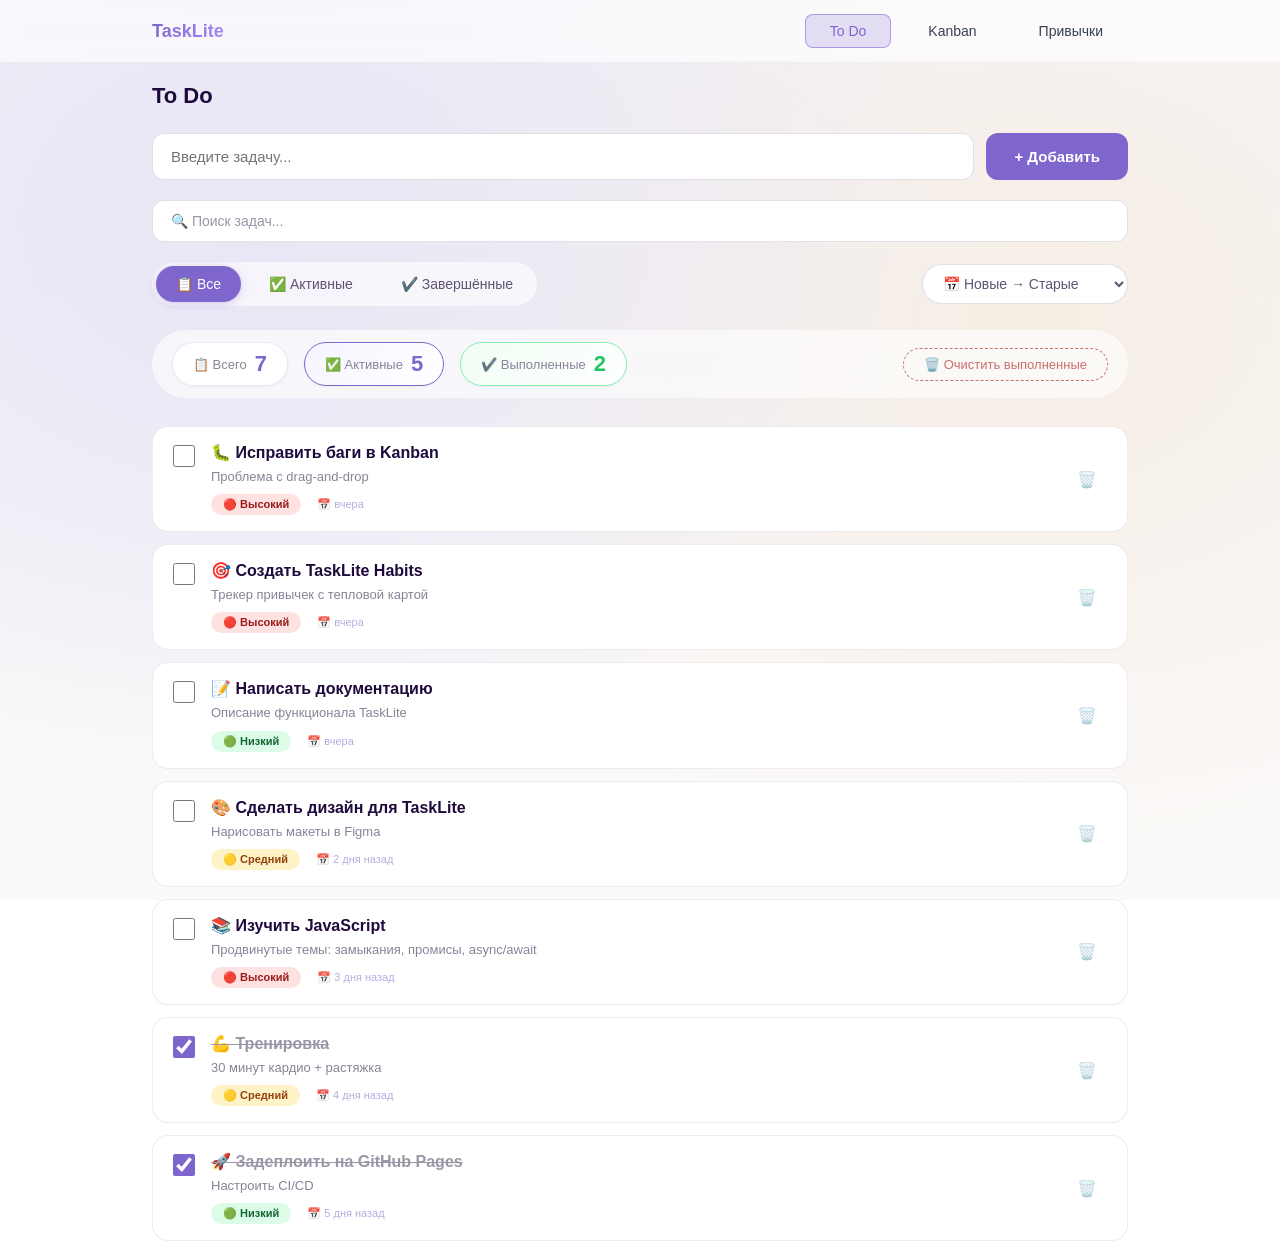
==== commit 919bac03: "Большое обновление: TaskLite Habits ОСНОВНЫЕ ВОЗМОЖНОСТИ:  To Do лист: - Добавление задач с приорите" ====
--- a/index.html
+++ b/index.html
@@ -7,9 +7,13 @@
     <link rel="stylesheet" href="style.css">
 </head>
 <body class="todo">
+    <!-- ===== ШАПКА САЙТА ===== -->
     <header class="header">
         <div class="container header_container">
+            <!-- Логотип -->
             <div class="header_title">TaskLite</div>
+
+            <!-- Навигация между страницами -->
             <nav class="tabs">
                 <a href="index.html" class="tab active">To Do</a>
                 <a href="kanban.html" class="tab">Kanban</a>
@@ -18,29 +22,37 @@
         </div>
     </header>
 
+
+    <!-- ===== ОСНОВНОЙ КОНТЕНТ ===== -->
     <main class="container">
+        <!-- Заголовок страницы -->
         <h1 class="page-title">To Do</h1>
 
-        <!-- Добавление задачи -->
+        <!-- СТРОКА 1: ДОБАВЛЕНИЕ ЗАДАЧИ -->
         <div class="add-row">
+            <!-- Поле ввода новой задачи -->
             <input type="text" class="add-input" id="quickAddInput" placeholder="Введите задачу...">
+            <!-- Кнопка добавления -->
             <button class="add-btn" id="addBtn">+ Добавить</button>
         </div>
 
-        <!-- Поиск -->
+        <!-- СТРОКА 2: ПОИСК ЗАДАЧ -->
         <div class="search-row">
             <div class="search-wrapper">
                 <input type="text" class="search-input" id="searchInput" placeholder="🔍 Поиск задач...">
             </div>
         </div>
 
-        <!-- Фильтры и сортировка -->
+        <!-- СТРОКА 3: ФИЛЬТРЫ И СОРТИРОВКА -->
         <div class="filter-sort-row">
+            <!-- Кнопки фильтрации -->
             <div class="filter-tabs">
                 <button class="filter-btn active" data-filter="all">📋 Все</button>
                 <button class="filter-btn" data-filter="active">✅ Активные</button>
                 <button class="filter-btn" data-filter="completed">✔️ Завершённые</button>
             </div>
+
+            <!-- Выпадающий список сортировки -->
             <div class="sort-group">
                 <select class="sort-select" id="sortSelect">
                     <option value="date">📅 Новые → Старые</option>
@@ -52,27 +64,34 @@
             </div>
         </div>
 
-        <!-- Счётчики задач -->
+        <!-- СТРОКА 4: СТАТИСТИКА ЗАДАЧ -->
         <div class="stats-row">
+            <!-- Счётчик всех задач -->
             <div class="stat-badge">
                 <span class="stat-badge-label">📋 Всего</span>
                 <span class="stat-badge-value" id="totalCount">0</span>
             </div>
+
+            <!-- Счётчик активных задач -->
             <div class="stat-badge active">
                 <span class="stat-badge-label">✅ Активные</span>
                 <span class="stat-badge-value" id="activeCount">0</span>
             </div>
+
+            <!-- Счётчик выполненных задач -->
             <div class="stat-badge completed">
                 <span class="stat-badge-label">✔️ Выполненные</span>
                 <span class="stat-badge-value" id="completedCount">0</span>
             </div>
+
+            <!-- Кнопка очистки выполненных -->
             <button class="clear-completed-btn" id="clearCompletedBtn">🗑️ Очистить выполненные</button>
         </div>
 
-        <!-- СТРОКА 5: Список задач -->
+        <!-- СТРОКА 5: СПИСОК ЗАДАЧ -->
         <div id="tasksContainer" class="tasks-list"></div>
 
-        <!-- Пустое состояние -->
+        <!-- ПУСТОЕ СОСТОЯНИЕ (когда нет задач) -->
         <div class="empty-state" id="emptyState" style="display: none;">
             <div class="empty-icon">📋</div>
             <div class="empty-text">Нет задач</div>
@@ -80,6 +99,7 @@
         </div>
     </main>
 
+    <!-- Подключаем JavaScript -->
     <script src="script.js"></script>
 </body>
 </html>
--- a/style.css
+++ b/style.css
@@ -1,16 +1,12 @@
-/* ================================================
-   TASKLITE HABITS - ПОЛНЫЙ CSS ФАЙЛ
-   Версия: 2.0
-   Описание: Стили для To Do листа и Kanban доски
-   ================================================ */
-
 /* ===== 1. БАЗОВЫЕ СБРОСЫ И НАСТРОЙКИ ===== */
+/* Обнуляем отступы у всех элементов */
 * {
     margin: 0;
     padding: 0;
     box-sizing: border-box;
 }
 
+/* Базовые стили для html и body */
 html, body {
     margin: 0;
     font-family: "Inter", -apple-system, BlinkMacSystemFont, 'Segoe UI', sans-serif;
@@ -18,6 +14,7 @@
 }
 
 /* ===== 2. ОСНОВНЫЕ КОНТЕЙНЕРЫ ===== */
+/* Ограничивает ширину контента и центрирует по горизонтали */
 .container {
     max-width: 1024px;
     margin: 0 auto;
@@ -25,15 +22,17 @@
 }
 
 /* ===== 3. ШАПКА (HEADER) ===== */
+/* Липкая шапка - остаётся наверху при скролле */
 .header {
     position: sticky;
     top: 0;
     z-index: 10;
     border-bottom: 1px solid rgba(0, 0, 0, 0.05);
     background: rgba(255, 255, 255, 0.65);
-    backdrop-filter: blur(10px);
-}
-
+    backdrop-filter: blur(10px);  /* Эффект размытия стекла */
+}
+
+/* Контейнер шапки - логотип слева, навигация справа */
 .header_container {
     display: flex;
     align-items: center;
@@ -42,6 +41,7 @@
     padding-bottom: 14px;
 }
 
+/* Логотип с градиентом */
 .header_title {
     font-size: 18px;
     font-weight: 700;
@@ -51,12 +51,14 @@
     color: transparent;
 }
 
-/* ===== 4. НАВИГАЦИОННЫЕ ВКЛАДКИ (TABS) ===== */
+/* ===== 4. НАВИГАЦИОННЫЕ ВКЛАДКИ ===== */
+/* Контейнер вкладок */
 .tabs {
     display: flex;
     gap: 12px;
 }
 
+/* Стиль одной вкладки */
 .tab {
     text-decoration: none;
     background-color: transparent;
@@ -70,30 +72,32 @@
     transition: all 0.2s;
 }
 
+/* Эффект при наведении на вкладку */
 .tab:hover {
     background: rgba(126, 102, 205, 0.1);
     border-color: rgba(126, 102, 205, 0.3);
 }
 
+/* Активная вкладка */
 .tab.active {
     background: #e3ddf4;
     border: 1px solid rgba(126, 102, 205, 0.55);
     color: #7e66cd;
 }
 
-/* ===== 5. ФОН СТРАНИЦ (ГРАДИЕНТЫ) ===== */
-/* Фон для главной страницы To Do */
+/* ===== 5. ФОН СТРАНИЦ ===== */
+/* Фон для главной страницы To Do - градиент с радиальными пятнами */
 .todo {
     background:
         radial-gradient(1200px 900px at 20% 25%, #ebe6f5 0%, transparent 60%),
         radial-gradient(1200px 900px at 80% 35%, #f6eee4 0%, transparent 60%),
         radial-gradient(1200px 900px at 20% 25%, #e6eef6 0%, transparent 60%),
         linear-gradient(#f6f3f9, #fbfaf8);
-    background-attachment: fixed;
+    background-attachment: fixed;  /* Фиксированный фон при скролле */
     min-height: 100vh;
 }
 
-/* Фон для страницы Kanban */
+/* Фон для страницы Kanban - голубоватая тема */
 .kanban {
     background:
         radial-gradient(1200px 900px at 20% 25%, #d9ecff 0%, transparent 60%),
@@ -104,6 +108,7 @@
     min-height: 100vh;
 }
 
+/* Общий заголовок страницы */
 .page-title {
     font-size: 22px;
     font-weight: 600;
@@ -111,15 +116,15 @@
     color: #1e0a3c;
 }
 
-/* ================================================
-   6. СТРОКА 1: ДОБАВЛЕНИЕ ЗАДАЧИ (Add Task)
-   ================================================ */
+/* ===== 6. СТРОКА ДОБАВЛЕНИЯ ЗАДАЧИ ===== */
+/* Контейнер для поля ввода и кнопки */
 .add-row {
     display: flex;
     gap: 12px;
     margin-bottom: 20px;
 }
 
+/* Поле ввода новой задачи */
 .add-input {
     flex: 1;
     padding: 14px 18px;
@@ -130,18 +135,21 @@
     transition: all 0.2s;
 }
 
+/* Эффект при фокусе на поле ввода */
 .add-input:focus {
     outline: none;
     border-color: #7e66cd;
     box-shadow: 0 0 0 3px rgba(126, 102, 205, 0.1);
 }
 
+/* Стиль ошибки для поля ввода */
 .add-input.input--error {
     border-color: #cb6e6e;
     box-shadow: 0 0 0 3px rgba(203, 110, 110, 0.1);
-    animation: shake 0.3s ease;
-}
-
+    animation: shake 0.3s ease;  /* Встряхивание при ошибке */
+}
+
+/* Кнопка добавления задачи */
 .add-btn {
     padding: 14px 28px;
     background: #7e66cd;
@@ -155,19 +163,19 @@
     white-space: nowrap;
 }
 
+/* Эффект при наведении на кнопку */
 .add-btn:hover {
     background: #6a52b8;
     transform: translateY(-1px);
     box-shadow: 0 4px 12px rgba(126, 102, 205, 0.3);
 }
 
+/* Эффект при нажатии */
 .add-btn:active {
     transform: translateY(0);
 }
 
-/* ================================================
-   7. СТРОКА 2: ПОИСК ЗАДАЧ (Search)
-   ================================================ */
+/* ===== 7. СТРОКА ПОИСКА ===== */
 .search-row {
     margin-bottom: 20px;
 }
@@ -176,6 +184,7 @@
     width: 100%;
 }
 
+/* Поле поиска */
 .search-input {
     width: 100%;
     padding: 12px 18px;
@@ -186,19 +195,19 @@
     transition: all 0.2s;
 }
 
+/* Эффект при фокусе на поиске */
 .search-input:focus {
     outline: none;
     border-color: #7e66cd;
     box-shadow: 0 0 0 3px rgba(126, 102, 205, 0.1);
 }
 
+/* Плейсхолдер для поиска */
 .search-input::placeholder {
     color: #9b96a6;
 }
 
-/* ================================================
-   8. СТРОКА 3: ФИЛЬТРЫ И СОРТИРОВКА (Filters & Sort)
-   ================================================ */
+/* ===== 8. СТРОКА ФИЛЬТРОВ И СОРТИРОВКИ ===== */
 .filter-sort-row {
     display: flex;
     justify-content: space-between;
@@ -208,7 +217,7 @@
     flex-wrap: wrap;
 }
 
-/* Кнопки фильтрации */
+/* Контейнер кнопок фильтрации */
 .filter-tabs {
     display: flex;
     gap: 8px;
@@ -218,6 +227,7 @@
     backdrop-filter: blur(4px);
 }
 
+/* Кнопка фильтра */
 .filter-btn {
     padding: 10px 20px;
     border: none;
@@ -230,24 +240,27 @@
     transition: all 0.2s;
 }
 
+/* Эффект при наведении на кнопку фильтра */
 .filter-btn:hover {
     background: rgba(126, 102, 205, 0.1);
     color: #735cc6;
 }
 
+/* Активная кнопка фильтра */
 .filter-btn.active {
     background: #7e66cd;
     color: white;
     box-shadow: 0 2px 8px rgba(126, 102, 205, 0.3);
 }
 
-/* Выпадающий список сортировки */
+/* Контейнер для сортировки */
 .sort-group {
     display: flex;
     align-items: center;
     gap: 8px;
 }
 
+/* Выпадающий список сортировки */
 .sort-select {
     padding: 10px 32px 10px 16px;
     font-size: 14px;
@@ -260,19 +273,19 @@
     font-weight: 500;
 }
 
+/* Эффект при наведении на сортировку */
 .sort-select:hover {
     border-color: #7e66cd;
 }
 
+/* Эффект при фокусе на сортировку */
 .sort-select:focus {
     outline: none;
     border-color: #7e66cd;
     box-shadow: 0 0 0 2px rgba(126, 102, 205, 0.1);
 }
 
-/* ================================================
-   9. СТРОКА 4: СЧЁТЧИКИ ЗАДАЧ (Statistics)
-   ================================================ */
+/* ===== 9. СТРОКА СТАТИСТИКИ ===== */
 .stats-row {
     display: flex;
     gap: 16px;
@@ -285,6 +298,7 @@
     flex-wrap: wrap;
 }
 
+/* Карточка статистики */
 .stat-badge {
     display: flex;
     align-items: center;
@@ -297,33 +311,39 @@
     transition: all 0.2s;
 }
 
+/* Эффект при наведении на карточку статистики */
 .stat-badge:hover {
     transform: translateY(-1px);
     box-shadow: 0 4px 12px rgba(126, 102, 205, 0.15);
 }
 
+/* Активная карточка (активные задачи) */
 .stat-badge.active {
     background: linear-gradient(135deg, #f6f4ff 0%, #fff 100%);
     border-color: #7e66cd;
 }
 
+/* Карточка выполненных задач */
 .stat-badge.completed {
     background: linear-gradient(135deg, #f0fdf4 0%, #fff 100%);
     border-color: #86efac;
 }
 
+/* Метка статистики */
 .stat-badge-label {
     font-size: 13px;
     color: #8a8398;
     font-weight: 500;
 }
 
+/* Значение статистики */
 .stat-badge-value {
     font-size: 22px;
     font-weight: 700;
     color: #7e66cd;
 }
 
+/* Значение для выполненных задач (зелёное) */
 .stat-badge.completed .stat-badge-value {
     color: #22c55e;
 }
@@ -342,23 +362,25 @@
     transition: all 0.2s;
 }
 
+/* Эффект при наведении на кнопку очистки */
 .clear-completed-btn:hover {
     background: #fee2e2;
     border-color: #cb6e6e;
     transform: scale(1.02);
 }
 
+/* Эффект при нажатии */
 .clear-completed-btn:active {
     transform: scale(0.98);
 }
 
-/* ================================================
-   10. КАРТОЧКИ ЗАДАЧ (Task Cards) - To Do стиль
-   ================================================ */
+/* ===== 10. КАРТОЧКИ ЗАДАЧ (TO DO СТИЛЬ) ===== */
+/* Контейнер списка задач */
 .tasks-list {
     margin: 20px 0;
 }
 
+/* Карточка задачи */
 .task-item {
     background: #ffffff;
     border: 1px solid rgba(30, 10, 60, 0.08);
@@ -372,6 +394,7 @@
     animation: fadeIn 0.2s ease;
 }
 
+/* Эффект при наведении на карточку */
 .task-item:hover {
     box-shadow: 0 4px 16px rgba(0, 0, 0, 0.06);
     transform: translateY(-1px);
@@ -386,7 +409,7 @@
     gap: 16px;
 }
 
-/* Чекбокс */
+/* Стиль чекбокса */
 .task-checkbox {
     margin-top: 2px;
 }
@@ -399,15 +422,17 @@
     transition: transform 0.1s;
 }
 
+/* Эффект при нажатии на чекбокс */
 .task-checkbox input:active {
     transform: scale(0.95);
 }
 
-/* Информационная часть */
+/* Информационная часть задачи */
 .task-info {
     flex: 1;
 }
 
+/* Заголовок задачи */
 .task-title {
     font-size: 16px;
     font-weight: 600;
@@ -415,11 +440,13 @@
     margin-bottom: 6px;
 }
 
+/* Зачёркнутый текст для выполненной задачи */
 .task-title.completed {
     text-decoration: line-through;
     color: #9b96a6;
 }
 
+/* Описание задачи */
 .task-desc {
     font-size: 13px;
     color: #8a8398;
@@ -436,12 +463,13 @@
     flex-wrap: wrap;
 }
 
+/* Дата задачи */
 .task-date {
     color: #b4aee0;
     font-size: 11px;
 }
 
-/* Бейджи приоритетов */
+/* Бейдж приоритета */
 .priority-badge {
     display: inline-block;
     padding: 4px 12px;
@@ -450,27 +478,31 @@
     font-weight: 600;
 }
 
+/* Низкий приоритет - зелёный */
 .priority-low {
     background-color: #DCFCE7;
     color: #156534;
 }
 
+/* Средний приоритет - жёлтый */
 .priority-medium {
     background-color: #FEF3C7;
     color: #92400D;
 }
 
+/* Высокий приоритет - красный */
 .priority-high {
     background-color: #FEE2E2;
     color: #991B1B;
 }
 
-/* Кнопки действий */
+/* Кнопки действий с задачей */
 .task-actions {
     display: flex;
     gap: 8px;
 }
 
+/* Кнопка удаления */
 .delete-btn {
     background: transparent;
     border: none;
@@ -482,19 +514,20 @@
     transition: all 0.2s;
 }
 
+/* Эффект при наведении на кнопку удаления */
 .delete-btn:hover {
     background: #fee2e2;
     opacity: 1;
     transform: scale(1.05);
 }
 
+/* Эффект при нажатии */
 .delete-btn:active {
     transform: scale(0.95);
 }
 
-/* ================================================
-   11. ПУСТОЕ СОСТОЯНИЕ (Empty State)
-   ================================================ */
+/* ===== 11. ПУСТОЕ СОСТОЯНИЕ ===== */
+/* Когда нет ни одной задачи */
 .empty-state {
     text-align: center;
     padding: 60px 20px;
@@ -503,12 +536,14 @@
     margin-top: 20px;
 }
 
+/* Иконка в пустом состоянии */
 .empty-icon {
     font-size: 64px;
     margin-bottom: 16px;
     opacity: 0.5;
 }
 
+/* Текст в пустом состоянии */
 .empty-text {
     font-size: 18px;
     font-weight: 500;
@@ -516,16 +551,14 @@
     margin-bottom: 8px;
 }
 
+/* Подсказка в пустом состоянии */
 .empty-hint {
     font-size: 14px;
     color: #b4aee0;
 }
 
-/* ================================================
-   12. ДОСКА KANBAN (Drag & Drop)
-   ================================================ */
-
-/* Основной контейнер доски */
+/* ===== 12. КАНБАН ДОСКА ===== */
+/* Контейнер доски */
 .board {
     display: flex;
     gap: 28px;
@@ -534,19 +567,19 @@
     max-width: 1200px;
     margin: 0 auto;
     padding: 20px 0;
-}
-
-/* Колонки */
+    overflow-x: auto;
+}
+
+/* Колонка канбана */
 .column {
     background: rgba(255, 255, 255, 0.7);
     backdrop-filter: blur(8px);
     border: 1px solid rgba(0, 0, 0, 0.06);
-    border-radius: 16px;
-    width: 320px;
+    border-radius: 14px;
+    width: 280px;
     display: flex;
     flex-direction: column;
-    box-shadow: 0 8px 24px rgba(0, 0, 0, 0.04);
-    transition: all 0.2s;
+    box-shadow: 0 4px 12px rgba(0, 0, 0, 0.04);
 }
 
 /* Подсветка колонки при перетаскивании */
@@ -556,119 +589,97 @@
     box-shadow: 0 8px 24px rgba(126, 102, 205, 0.15);
 }
 
-.column.drag-over .column_header h2 {
-    color: #7e66cd;
-}
-
 /* Заголовок колонки */
 .column_header {
     display: flex;
     justify-content: space-between;
     align-items: center;
-    padding: 14px 16px 12px;
-    border-bottom: 1px solid rgba(0, 0, 0, 0.08);
-}
-
+    padding: 10px 12px 8px;
+    border-bottom: 1px solid rgba(0, 0, 0, 0.05);
+}
+
+/* Заголовок h2 в колонке */
 .column_header h2 {
-    font-size: 15px;
+    font-size: 13px;
     font-weight: 600;
     margin: 0;
-    padding-left: 10px;
-}
-
-/* Цветные полоски для разных колонок */
+    padding-left: 8px;
+}
+
+/* Цветная полоска для колонки To Do */
 .column[data-status="todo"] .column_header h2 {
-    border-left: 4px solid #3b82f6;
-}
-
+    border-left: 3px solid #3b82f6;
+}
+
+/* Цветная полоска для колонки In Progress */
 .column[data-status="in-progress"] .column_header h2 {
-    border-left: 4px solid #eab308;
-}
-
+    border-left: 3px solid #eab308;
+}
+
+/* Цветная полоска для колонки Done */
 .column[data-status="done"] .column_header h2 {
-    border-left: 4px solid #a78bfa;
+    border-left: 3px solid #a78bfa;
 }
 
 /* Счётчик задач в колонке */
 .column_count {
-    font-size: 13px;
+    font-size: 11px;
     font-weight: 600;
     color: #64748b;
     background: rgba(0, 0, 0, 0.05);
-    padding: 2px 10px;
+    padding: 2px 7px;
     border-radius: 20px;
 }
 
 /* Список задач в колонке */
 .task-list {
     flex: 1;
-    padding: 12px;
-    min-height: 300px;
-    max-height: 500px;
+    padding: 6px;
+    min-height: 150px;
+    max-height: 450px;
     overflow-y: auto;
-}
-
-/* Кастомный скроллбар для списка задач */
-.task-list::-webkit-scrollbar {
-    width: 4px;
-}
-
-.task-list::-webkit-scrollbar-track {
-    background: rgba(0, 0, 0, 0.05);
-    border-radius: 10px;
-}
-
-.task-list::-webkit-scrollbar-thumb {
-    background: rgba(126, 102, 205, 0.3);
-    border-radius: 10px;
-}
-
-.task-list::-webkit-scrollbar-thumb:hover {
-    background: rgba(126, 102, 205, 0.5);
-}
-
-/* ===== КАРТОЧКИ ЗАДАЧ В KANBAN ===== */
+    display: flex;
+    flex-direction: column;
+    gap: 6px;
+}
+
+/* Стили для карточек в канбане */
 .task.kanban {
     background: #ffffff;
     border: 1px solid rgba(0, 0, 0, 0.06);
     border-radius: 8px;
     padding: 8px 10px;
-    margin-bottom: 6px;
     box-shadow: 0 1px 2px rgba(0, 0, 0, 0.04);
     transition: all 0.2s;
     cursor: grab;
     user-select: none;
     max-width: 100%;
-    /* Убираем фиксированную высоту */
     height: auto;
-    /* Минимальная высота только по содержимому */
     min-height: 0;
 }
 
-/* Заголовок задачи */
+/* Заголовок задачи в канбане */
 .task.kanban .task__title {
     font-size: 13px;
     font-weight: 600;
     color: #1e0a3c;
     margin: 0 0 4px 0;
     line-height: 1.3;
-    /* Убираем обрезку текста */
     white-space: normal;
     word-wrap: break-word;
 }
 
-/* Описание задачи */
+/* Описание задачи в канбане */
 .task.kanban .task__desc {
     font-size: 11px;
     color: #8a8398;
     margin: 0 0 5px 0;
     line-height: 1.3;
-    /* Убираем обрезку текста */
     white-space: normal;
     word-wrap: break-word;
 }
 
-/* Футер карточки */
+/* Футер карточки канбана */
 .task.kanban .task__footer {
     display: flex;
     justify-content: space-between;
@@ -677,7 +688,7 @@
     margin-top: 0;
 }
 
-/* Бейдж приоритета */
+/* Бейдж приоритета в канбане */
 .task.kanban .task__label {
     display: inline-block;
     padding: 2px 8px;
@@ -687,6 +698,7 @@
     white-space: nowrap;
 }
 
+/* Цвета для бейджей приоритета */
 .task.kanban .task__label.high {
     background-color: #FEE2E2;
     color: #991B1B;
@@ -702,32 +714,14 @@
     color: #156534;
 }
 
-/* ===== СПИСОК ЗАДАЧ (КОНТЕЙНЕР) ===== */
-.task-list {
-    flex: 1;
-    padding: 6px;
-    min-height: 150px;
-    max-height: 500px;
-    overflow-y: auto;
-    /* Компактное отображение */
-    display: flex;
-    flex-direction: column;
-    gap: 6px;
-}
-
-/* Убираем лишние отступы у последней карточки */
-.task-list .task.kanban:last-child {
-    margin-bottom: 0;
-}
-
-/* Дата задачи */
+/* Дата в канбане */
 .task.kanban .task__date {
     font-size: 10px;
     color: #b4aee0;
     white-space: nowrap;
 }
 
-/* Эффект при наведении */
+/* Эффект при наведении на карточку канбана */
 .task.kanban:hover {
     transform: translateY(-1px);
     box-shadow: 0 2px 6px rgba(126, 102, 205, 0.1);
@@ -740,63 +734,7 @@
     cursor: grabbing;
 }
 
-
-/* ===== КОЛОНКИ ===== */
-.column {
-    background: rgba(255, 255, 255, 0.7);
-    backdrop-filter: blur(8px);
-    border: 1px solid rgba(0, 0, 0, 0.06);
-    border-radius: 14px;
-    width: 280px;
-    display: flex;
-    flex-direction: column;
-    box-shadow: 0 4px 12px rgba(0, 0, 0, 0.04);
-}
-
-.column_header {
-    display: flex;
-    justify-content: space-between;
-    align-items: center;
-    padding: 10px 12px 8px;
-    border-bottom: 1px solid rgba(0, 0, 0, 0.05);
-}
-
-.column_header h2 {
-    font-size: 13px;
-    font-weight: 600;
-    margin: 0;
-    padding-left: 8px;
-}
-
-.column[data-status="todo"] .column_header h2 {
-    border-left: 3px solid #3b82f6;
-}
-
-.column[data-status="in-progress"] .column_header h2 {
-    border-left: 3px solid #eab308;
-}
-
-.column[data-status="done"] .column_header h2 {
-    border-left: 3px solid #a78bfa;
-}
-
-.column_count {
-    font-size: 11px;
-    font-weight: 600;
-    color: #64748b;
-    background: rgba(0, 0, 0, 0.05);
-    padding: 2px 7px;
-    border-radius: 20px;
-}
-
-.task-list {
-    flex: 1;
-    padding: 8px;
-    min-height: 200px;
-    max-height: 450px;
-    overflow-y: auto;
-}
-
+/* Кнопка добавления задачи в канбане */
 .add-task {
     margin: 8px;
     padding: 6px;
@@ -815,22 +753,7 @@
     border: 1px solid #735cc6;
 }
 
-/* Скроллбар */
-.task-list::-webkit-scrollbar {
-    width: 4px;
-}
-
-.task-list::-webkit-scrollbar-track {
-    background: rgba(0, 0, 0, 0.05);
-    border-radius: 10px;
-}
-
-.task-list::-webkit-scrollbar-thumb {
-    background: rgba(126, 102, 205, 0.3);
-    border-radius: 10px;
-}
-
-/* ===== ЗАГОЛОВОК ДЛЯ KANBAN ===== */
+/* Заголовок для канбана */
 .kanban-title {
     font-size: 26px;
     font-weight: 700;
@@ -839,7 +762,7 @@
     letter-spacing: -0.3px;
 }
 
-/* ===== ПОДСКАЗКА DRAG & DROP ===== */
+/* Подсказка по Drag & Drop */
 .kanban-hint {
     text-align: center;
     margin-top: 32px;
@@ -851,10 +774,8 @@
     backdrop-filter: blur(4px);
 }
 
-/* ================================================
-   13. АНИМАЦИИ (Animations)
-   ================================================ */
-/* Появление элементов */
+/* ===== 13. АНИМАЦИИ ===== */
+/* Появление элемента */
 @keyframes fadeIn {
     from {
         opacity: 0;
@@ -873,41 +794,52 @@
     75% { transform: translateX(5px); }
 }
 
-/* Плавное появление для карточек Kanban */
-@keyframes cardAppear {
-    from {
-        opacity: 0;
-        transform: translateY(10px);
-    }
-    to {
-        opacity: 1;
-        transform: translateY(0);
-    }
-}
-
-.task.kanban {
-    animation: cardAppear 0.2s ease;
-}
-
-/* ================================================
-   14. АДАПТИВНЫЙ ДИЗАЙН (Responsive)
-   ================================================ */
+/* ===== 14. СКРОЛЛБАР ===== */
+/* Кастомный скроллбар для всей страницы */
+::-webkit-scrollbar {
+    width: 8px;
+    height: 8px;
+}
+
+::-webkit-scrollbar-track {
+    background: rgba(0, 0, 0, 0.05);
+    border-radius: 10px;
+}
+
+::-webkit-scrollbar-thumb {
+    background: rgba(126, 102, 205, 0.3);
+    border-radius: 10px;
+}
+
+::-webkit-scrollbar-thumb:hover {
+    background: rgba(126, 102, 205, 0.5);
+}
+
+/* Скроллбар для списка задач в канбане */
+.task-list::-webkit-scrollbar {
+    width: 4px;
+}
+
+.task-list::-webkit-scrollbar-track {
+    background: rgba(0, 0, 0, 0.05);
+    border-radius: 10px;
+}
+
+.task-list::-webkit-scrollbar-thumb {
+    background: rgba(126, 102, 205, 0.3);
+    border-radius: 10px;
+}
+
+/* ===== 15. АДАПТИВНЫЙ ДИЗАЙН ===== */
 /* Планшеты (до 1024px) */
 @media (max-width: 1024px) {
     .board {
         gap: 16px;
-        padding: 16px;
-        overflow-x: auto;
         justify-content: flex-start;
     }
-
-    .column {
-        min-width: 10px;
-        flex-shrink: 0;
-    }
-}
-
-/* Планшеты и телефоны (до 768px) */
+}
+
+/* Телефоны (до 768px) */
 @media (max-width: 768px) {
     /* To Do адаптив */
     .filter-sort-row {
@@ -960,10 +892,6 @@
     .kanban-title {
         font-size: 24px;
     }
-
-    .column {
-        min-width: 260px;
-    }
 }
 
 /* Маленькие телефоны (до 480px) */
@@ -992,32 +920,8 @@
     }
 }
 
-/* ================================================
-   15. СКРОЛЛБАР (Custom Scrollbar)
-   ================================================ */
-::-webkit-scrollbar {
-    width: 8px;
-    height: 8px;
-}
-
-::-webkit-scrollbar-track {
-    background: rgba(0, 0, 0, 0.05);
-    border-radius: 10px;
-}
-
-::-webkit-scrollbar-thumb {
-    background: rgba(126, 102, 205, 0.3);
-    border-radius: 10px;
-}
-
-::-webkit-scrollbar-thumb:hover {
-    background: rgba(126, 102, 205, 0.5);
-}
-
-/* ================================================
-   16. ДОПОЛНИТЕЛЬНЫЕ ЭЛЕМЕНТЫ (Extra)
-   ================================================ */
-/* Кнопка очистки в старом стиле (совместимость) */
+/* ===== 16. ДОПОЛНИТЕЛЬНЫЕ СТИЛИ ===== */
+/* Кнопка очистки в старом стиле (для совместимости) */
 .button--clear {
     padding: 6px 12px;
     font-size: 13px;
@@ -1041,41 +945,7 @@
     cursor: not-allowed;
 }
 
-/* Контейнер для тулбара */
-.toolbar {
-    display: flex;
-    align-items: center;
-    justify-content: space-between;
-    gap: 12px;
-    margin-bottom: 15px;
-}
-
-/* Элементы вкладок (общие стили) */
-.tabs_item {
-    padding: 10px 15px;
-    border: 1px solid rgba(30, 10, 60, 0.12);
-    border-radius: 8px;
-    font-size: 14px;
-    font-weight: 500;
-    background: #fff;
-    color: #5e5472;
-    cursor: pointer;
-    transition: all 0.2s;
-}
-
-.tabs_item:hover {
-    background: #f6f4ff;
-    border-color: rgba(30, 10, 60, 0.2);
-    color: #735cc6;
-}
-
-.tabs_item--active {
-    background: #efeaff;
-    border-color: #cfc6f5;
-    color: #735cc6;
-}
-
-/* Ошибка ввода */
+/* Стиль ошибки для полей ввода */
 .input--error {
     border-color: #cb6e6e;
     box-shadow: 0 0 4px rgba(203, 110, 110, 0.3);
